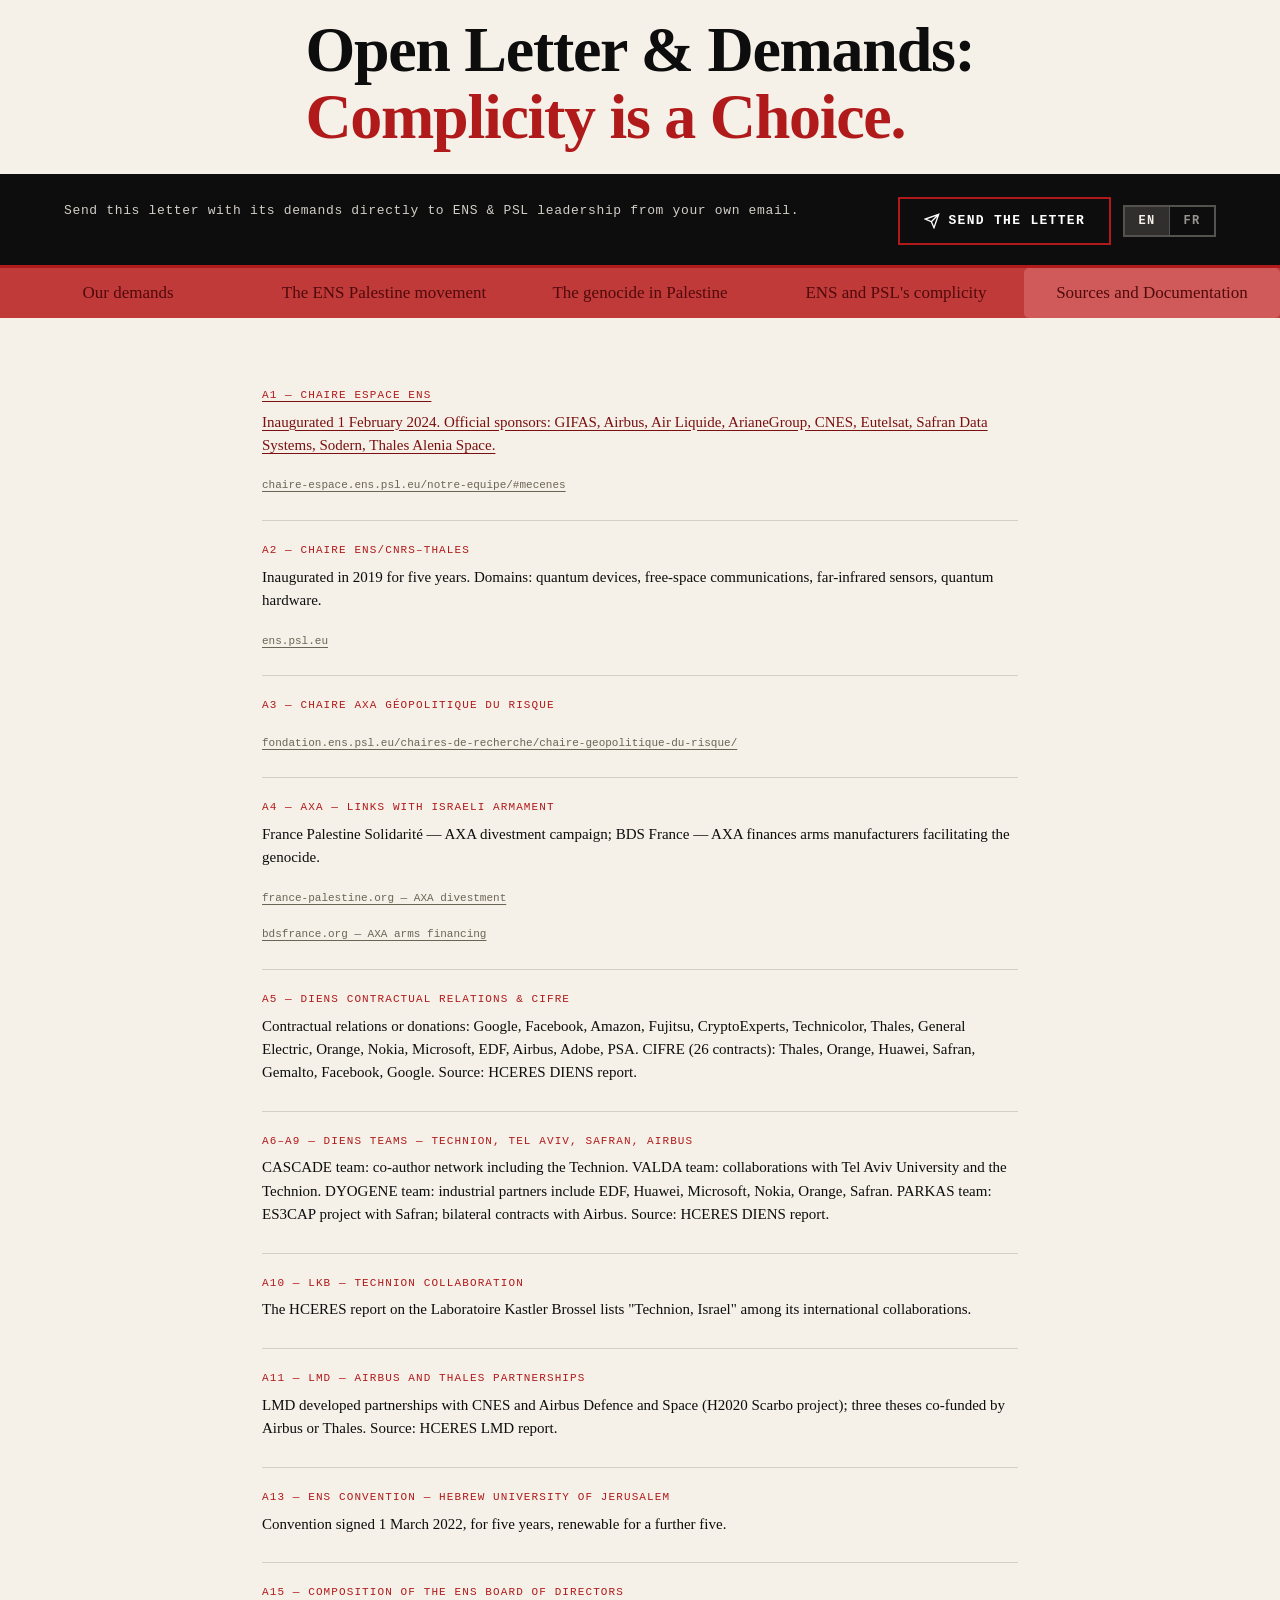
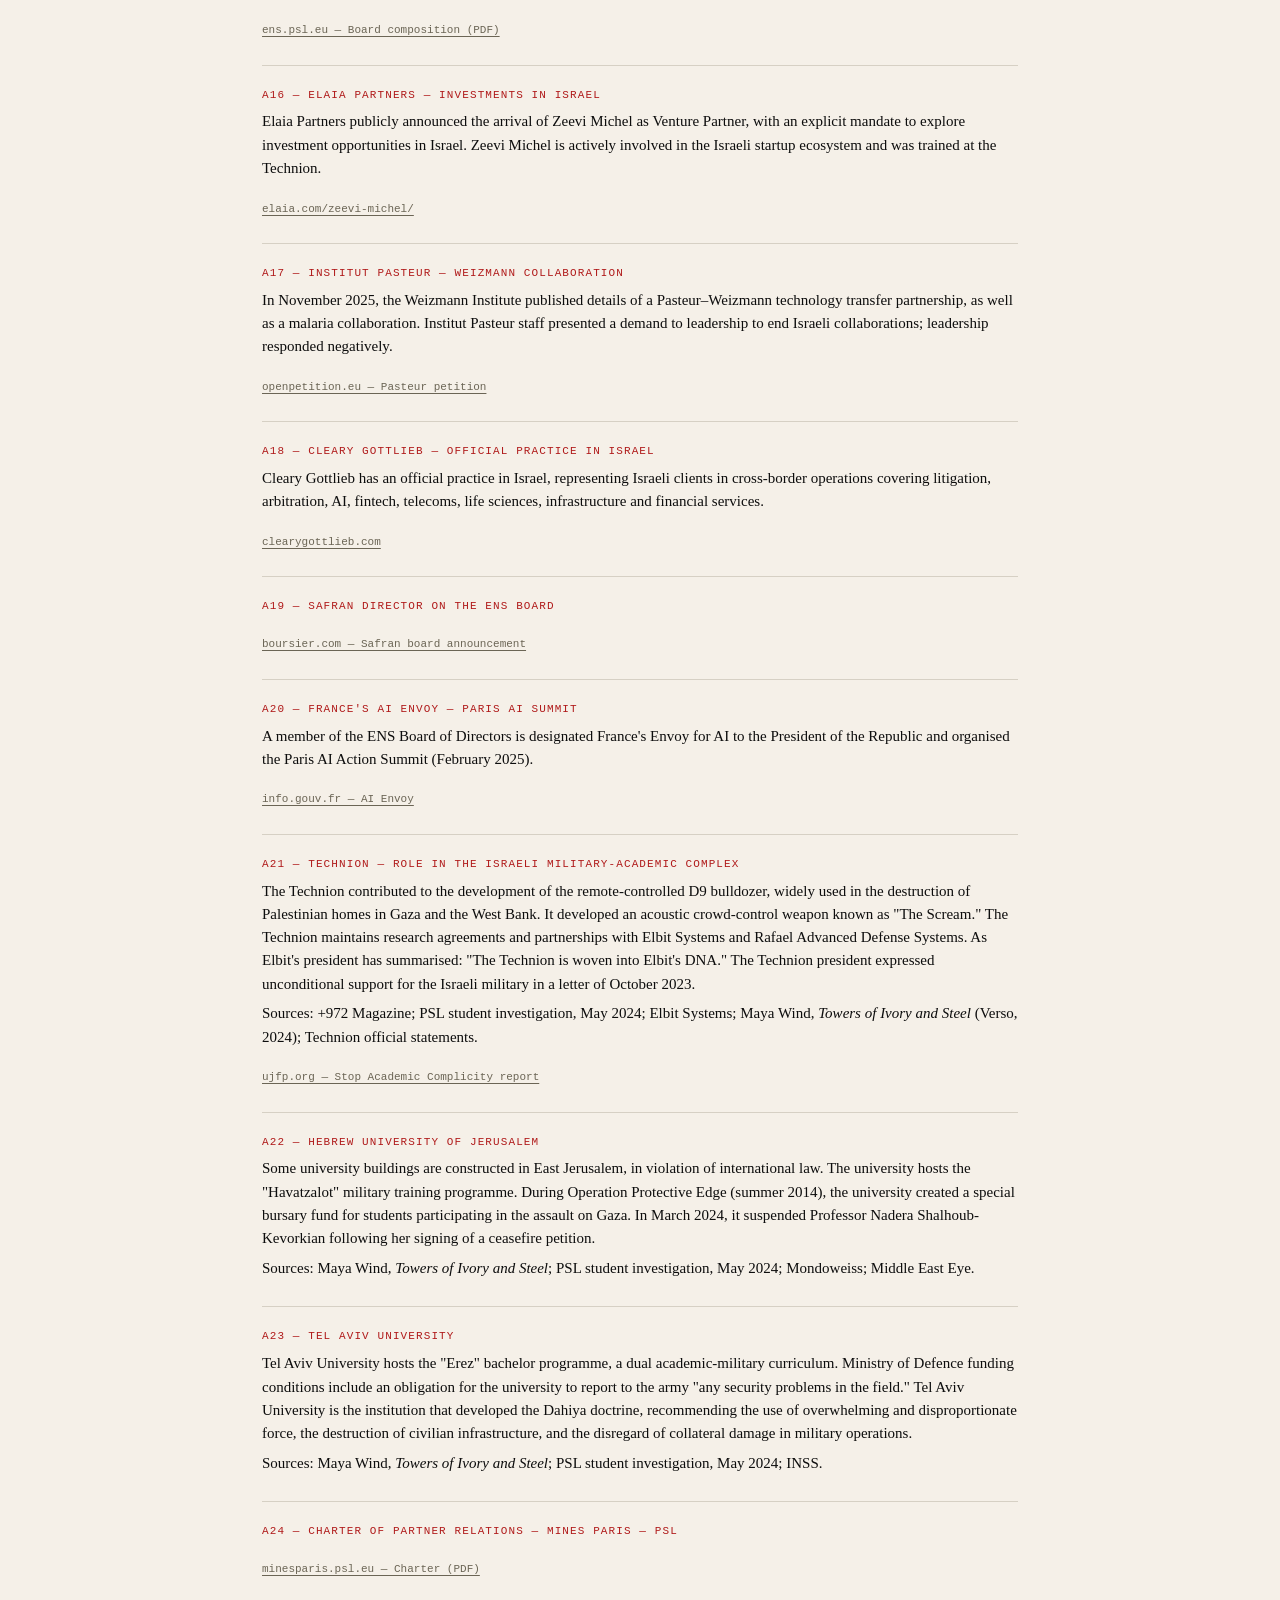
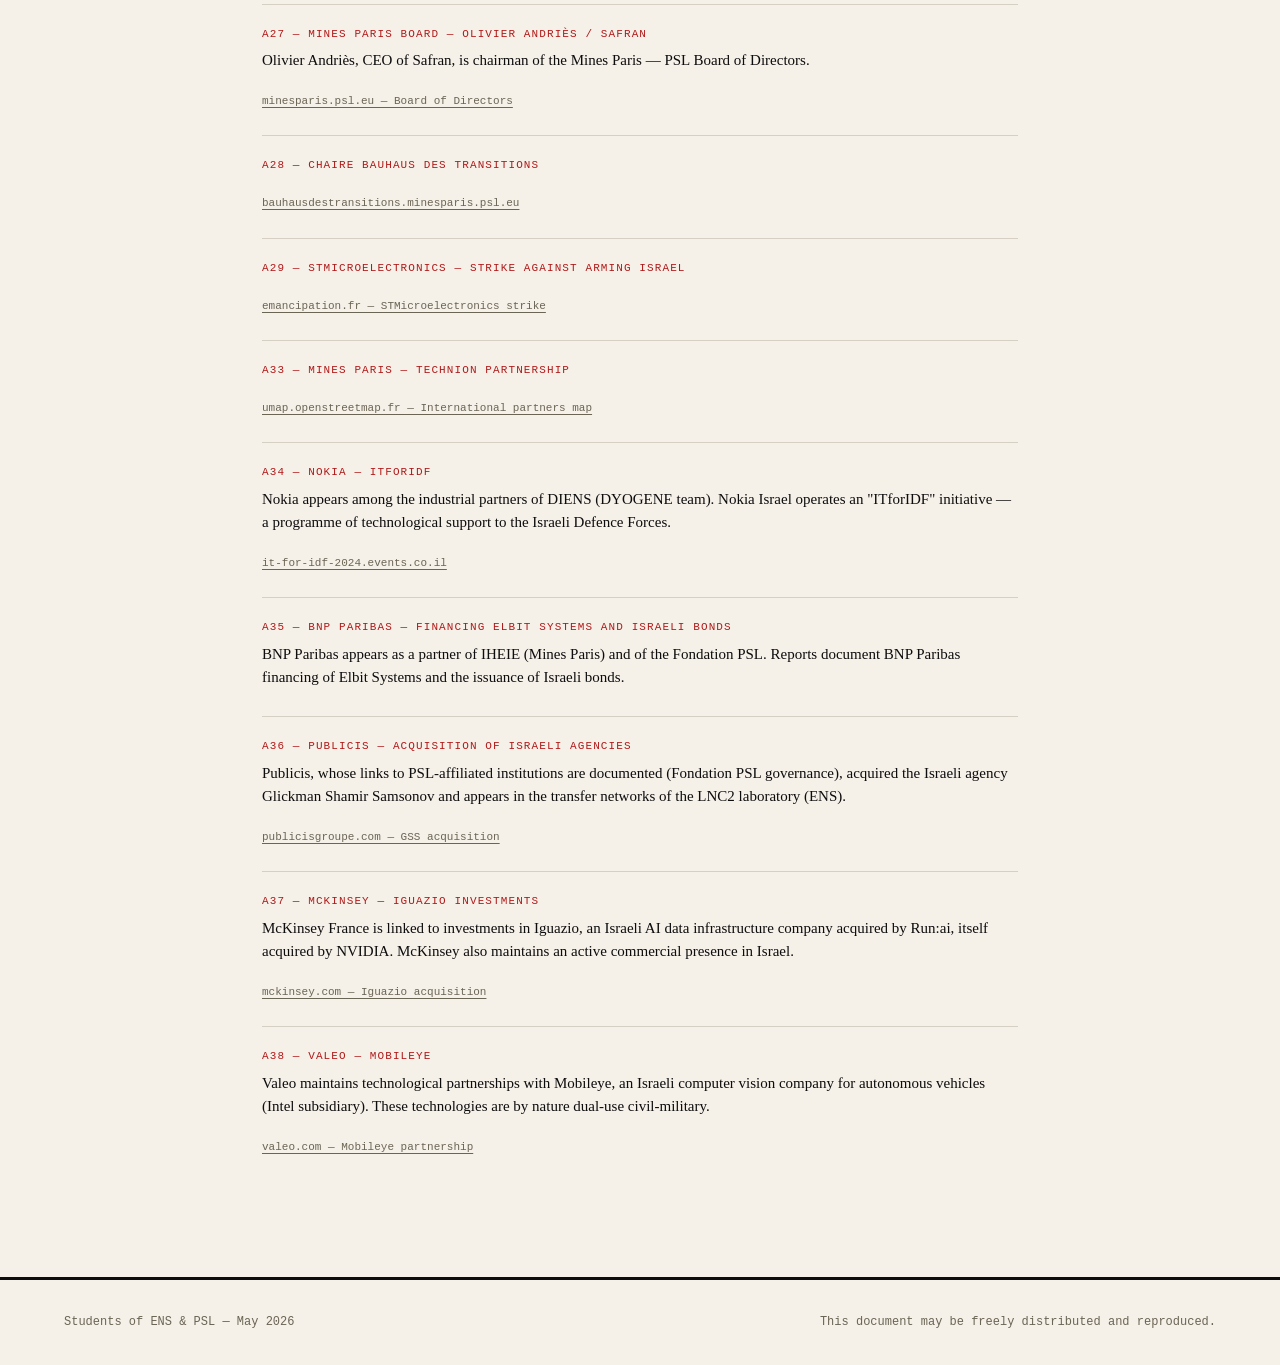
==== doc.html @ 4d15ad1b "Add files via upload" ====
<!DOCTYPE html>
<html lang="en"><head>
<meta http-equiv="content-type" content="text/html; charset=UTF-8">
<meta charset="UTF-8">
<meta name="viewport" content="width=device-width, initial-scale=1.0">
<link href="site.css" rel="stylesheet">
<title>ENS / PSL — Open Letter, May 2026</title>
</head>
<body>

<!-- ═══════════════════════════════ HEADER ═══════════════════════════════ -->
<header>
  <h1 class="manifesto-title">
    <span class="t active" data-for="en">Open Letter &amp; Demands:<br><em>Complicity is a Choice.</em></span>
    <span class="t" data-for="fr">Lettre Ouverte &amp; Revendications :<br><em>La complicité est un choix.</em></span>
  </h1>
</header>

<!-- ═══════════════════════════════ STICKY ACTION BANNER ════════════════ -->
<div id="whole-banner">
  <div class="action-banner">
    <p>
      <span class="t active" data-for="en">Send this letter with its demands directly to ENS &amp; PSL leadership from your own email.</span>
      <span class="t" data-for="fr">Envoyez cette lettre et ses revendications directement à la direction de l'ENS &amp; de PSL depuis votre propre adresse mail.</span>
    </p>
    <div class="banner-actions" id ="action_itself">
      <a class="send-btn" id="send-letter-btn" href="#" onclick="sendLetter(event)">
        <svg width="16" height="16" fill="none" stroke="currentColor" stroke-width="2" viewBox="0 0 24 24"><path d="M22 2L11 13M22 2L15 22l-4-9-9-4 20-7z"></path></svg>
        <span class="t active" data-for="en">Send the Letter</span>
        <span class="t" data-for="fr">Envoyer la lettre</span>
      </a>
      <div class="lang-switcher">
        <button class="lang-btn active" id="btn-en" onclick="setLang('en')">EN</button>
        <div class="lang-divider"></div>
        <button class="lang-btn" id="btn-fr" onclick="setLang('fr')">FR</button>
      </div>
    </div>
  </div>
<div id="menu-header">
    <p><a href="manifesto.html">
      <span data-lang="en">Our demands</span><span data-lang="fr">Nos révendications</span></a></p>
    <p><a href="the_movement.html"><span data-lang="en">The ENS Palestine movement</span><span data-lang="fr">Le mouvement pro-Palestine de l'ENS</span></a></p>

    <p><a href="palestine.html"><span data-lang="en">The genocide in Palestine</span><span data-lang="fr">Le génocide en Palestine</span></a></p>

    <p><a href="ens_complicity.html"><span data-lang="fr">La complicité de l'ENS et PSL</span><span data-lang="en">ENS and PSL's complicity</span></a></p>

    <p id="selected-page"><a href="doc.html"><span data-lang="fr">Sources et Documentation</span><span data-lang="en">Sources and Documentation</span></p>
  </div>
</div>

<!-- ═══════════════════════════════ MAIN CONTENT ════════════════════════ -->
<main>

<!-- ══════════ ENGLISH VERSION ══════════ -->
<div data-lang="en" class="active">
  <div class="appendix-entry" id="en-a1">
    <div class="appendix-key">A1 — Chaire Espace ENS</div>
    <p>Inaugurated 1 February 2024. Official sponsors: GIFAS, Airbus, Air Liquide, ArianeGroup, CNES, Eutelsat, Safran Data Systems, Sodern, Thales Alenia Space.</p>
    <a class="appendix-link" href="https://chaire-espace.ens.psl.eu/notre-equipe/#mecenes" target="_blank" rel="noopener">chaire-espace.ens.psl.eu/notre-equipe/#mecenes</a>
  </div>

  <div class="appendix-entry" id="en-a2">
    <div class="appendix-key">A2 — Chaire ENS/CNRS–Thales</div>
    <p>Inaugurated in 2019 for five years. Domains: quantum devices, free-space communications, far-infrared sensors, quantum hardware.</p>
    <a class="appendix-link" href="https://www.ens.psl.eu/" target="_blank" rel="noopener">ens.psl.eu</a>
  </div>

  <div class="appendix-entry" id="en-a3">
    <div class="appendix-key">A3 — Chaire AXA Géopolitique du risque</div>
    <a class="appendix-link" href="https://fondation.ens.psl.eu/chaires-de-recherche/chaire-geopolitique-du-risque/" target="_blank" rel="noopener">fondation.ens.psl.eu/chaires-de-recherche/chaire-geopolitique-du-risque/</a>
  </div>

  <div class="appendix-entry" id="en-a4">
    <div class="appendix-key">A4 — AXA — Links with Israeli Armament</div>
    <p>France Palestine Solidarité — AXA divestment campaign; BDS France — AXA finances arms manufacturers facilitating the genocide.</p>
    <a class="appendix-link" href="https://www.france-palestine.org/Les-militant-es-obligent-AXA-a-se-desinvestir-de-TOUTES-les-banques-49882" target="_blank" rel="noopener">france-palestine.org — AXA divestment</a><br>
    <a class="appendix-link" href="https://www.bdsfrance.org/axa-finance-des-fabricants-darmes-qui-facilitent-le-genocide-israelien-de-gaza/" target="_blank" rel="noopener">bdsfrance.org — AXA arms financing</a>
  </div>

  <div class="appendix-entry" id="en-a5">
    <div class="appendix-key">A5 — DIENS Contractual Relations &amp; CIFRE</div>
    <p>Contractual relations or donations: Google, Facebook, Amazon, Fujitsu, CryptoExperts, Technicolor, Thales, General Electric, Orange, Nokia, Microsoft, EDF, Airbus, Adobe, PSA. CIFRE (26 contracts): Thales, Orange, Huawei, Safran, Gemalto, Facebook, Google. Source: HCERES DIENS report.</p>
  </div>

  <div class="appendix-entry" id="en-a6">
    <div class="appendix-key">A6–A9 — DIENS Teams — Technion, Tel Aviv, Safran, Airbus</div>
    <p>CASCADE team: co-author network including the Technion. VALDA team: collaborations with Tel Aviv University and the Technion. DYOGENE team: industrial partners include EDF, Huawei, Microsoft, Nokia, Orange, Safran. PARKAS team: ES3CAP project with Safran; bilateral contracts with Airbus. Source: HCERES DIENS report.</p>
  </div>

  <div class="appendix-entry" id="en-a10">
    <div class="appendix-key">A10 — LKB — Technion Collaboration</div>
    <p>The HCERES report on the Laboratoire Kastler Brossel lists "Technion, Israel" among its international collaborations.</p>
  </div>

  <div class="appendix-entry" id="en-a11">
    <div class="appendix-key">A11 — LMD — Airbus and Thales Partnerships</div>
    <p>LMD developed partnerships with CNES and Airbus Defence and Space (H2020 Scarbo project); three theses co-funded by Airbus or Thales. Source: HCERES LMD report.</p>
  </div>

  <div class="appendix-entry" id="en-a13">
    <div class="appendix-key">A13 — ENS Convention — Hebrew University of Jerusalem</div>
    <p>Convention signed 1 March 2022, for five years, renewable for a further five.</p>
  </div>

  <!--<div class="appendix-entry" id="en-a14">
    <div class="appendix-key">A14 — ENS Convention — École biblique et archéologique de Jérusalem</div>
    <p>Convention for five years, renewable for a further five (date of signature not confirmed).</p>
  </div>-->

  <div class="appendix-entry" id="en-a15">
    <div class="appendix-key">A15 — Composition of the ENS Board of Directors</div>
    <a class="appendix-link" href="https://www.ens.psl.eu/sites/default/files/composition_ca_ens-psl_0_9.pdf" target="_blank" rel="noopener">ens.psl.eu — Board composition (PDF)</a>
  </div>

  <div class="appendix-entry" id="en-a16">
    <div class="appendix-key">A16 — Elaia Partners — Investments in Israel</div>
    <p>Elaia Partners publicly announced the arrival of Zeevi Michel as Venture Partner, with an explicit mandate to explore investment opportunities in Israel. Zeevi Michel is actively involved in the Israeli startup ecosystem and was trained at the Technion.</p>
    <a class="appendix-link" href="https://www.elaia.com/zeevi-michel/" target="_blank" rel="noopener">elaia.com/zeevi-michel/</a>
  </div>

  <div class="appendix-entry" id="en-a17">
    <div class="appendix-key">A17 — Institut Pasteur — Weizmann Collaboration</div>
    <p>In November 2025, the Weizmann Institute published details of a Pasteur–Weizmann technology transfer partnership, as well as a malaria collaboration. Institut Pasteur staff presented a demand to leadership to end Israeli collaborations; leadership responded negatively.</p>
    <a class="appendix-link" href="https://www.openpetition.eu/fr/petition/online/demandons-larret-des-collaborations-de-linstitut-pasteur-avec-israel-stop-complicite" target="_blank" rel="noopener">openpetition.eu — Pasteur petition</a>
  </div>

  <div class="appendix-entry" id="en-a18">
    <div class="appendix-key">A18 — Cleary Gottlieb — Official Practice in Israel</div>
    <p>Cleary Gottlieb has an official practice in Israel, representing Israeli clients in cross-border operations covering litigation, arbitration, AI, fintech, telecoms, life sciences, infrastructure and financial services.</p>
    <a class="appendix-link" href="https://www.clearygottlieb.com/" target="_blank" rel="noopener">clearygottlieb.com</a>
  </div>

  <div class="appendix-entry" id="en-a19">
    <div class="appendix-key">A19 — Safran Director on the ENS Board</div>
    <a class="appendix-link" href="https://www.boursier.com/actions/actualites/news/safran-du-nouveau-au-conseil-d-administration-978601.html" target="_blank" rel="noopener">boursier.com — Safran board announcement</a>
  </div>

  <div class="appendix-entry" id="en-a20">
    <div class="appendix-key">A20 — France's AI Envoy — Paris AI Summit</div>
    <p>A member of the ENS Board of Directors is designated France's Envoy for AI to the President of the Republic and organised the Paris AI Action Summit (February 2025).</p>
    <a class="appendix-link" href="https://www.info.gouv.fr/upload/media/content/0001/12/e5adefed4faf7f361f647334541a3608722e3502.pdf" target="_blank" rel="noopener">info.gouv.fr — AI Envoy</a>
  </div>

  <div class="appendix-entry" id="en-a21">
    <div class="appendix-key">A21 — Technion — Role in the Israeli Military-Academic Complex</div>
    <p>The Technion contributed to the development of the remote-controlled D9 bulldozer, widely used in the destruction of Palestinian homes in Gaza and the West Bank. It developed an acoustic crowd-control weapon known as "The Scream." The Technion maintains research agreements and partnerships with Elbit Systems and Rafael Advanced Defense Systems. As Elbit's president has summarised: "The Technion is woven into Elbit's DNA." The Technion president expressed unconditional support for the Israeli military in a letter of October 2023.</p>
    <p>Sources: +972 Magazine; PSL student investigation, May 2024; Elbit Systems; Maya Wind, <em>Towers of Ivory and Steel</em> (Verso, 2024); Technion official statements.</p>
    <a class="appendix-link" href="https://ujfp.org/wp-content/uploads/2025/12/Rapport-Stop-Academic-Complicity-dec-2025-2.pdf" target="_blank" rel="noopener">ujfp.org — Stop Academic Complicity report</a>
  </div>

  <div class="appendix-entry" id="en-a22">
    <div class="appendix-key">A22 — Hebrew University of Jerusalem</div>
    <p>Some university buildings are constructed in East Jerusalem, in violation of international law. The university hosts the "Havatzalot" military training programme. During Operation Protective Edge (summer 2014), the university created a special bursary fund for students participating in the assault on Gaza. In March 2024, it suspended Professor Nadera Shalhoub-Kevorkian following her signing of a ceasefire petition.</p>
    <p>Sources: Maya Wind, <em>Towers of Ivory and Steel</em>; PSL student investigation, May 2024; Mondoweiss; Middle East Eye.</p>
  </div>

  <div class="appendix-entry" id="en-a23">
    <div class="appendix-key">A23 — Tel Aviv University</div>
    <p>Tel Aviv University hosts the "Erez" bachelor programme, a dual academic-military curriculum. Ministry of Defence funding conditions include an obligation for the university to report to the army "any security problems in the field." Tel Aviv University is the institution that developed the Dahiya doctrine, recommending the use of overwhelming and disproportionate force, the destruction of civilian infrastructure, and the disregard of collateral damage in military operations.</p>
    <p>Sources: Maya Wind, <em>Towers of Ivory and Steel</em>; PSL student investigation, May 2024; INSS.</p>
  </div>

  <div class="appendix-entry" id="en-a24">
    <div class="appendix-key">A24 — Charter of Partner Relations — Mines Paris — PSL</div>
    <a class="appendix-link" href="https://www.minesparis.psl.eu/wp-content/uploads/2025/04/Charte-des-relations-partenaires-VDEF-chartee.pdf" target="_blank" rel="noopener">minesparis.psl.eu — Charter (PDF)</a>
  </div>

  <div class="appendix-entry" id="en-a27">
    <div class="appendix-key">A27 — Mines Paris Board — Olivier Andriès / Safran</div>
    <p>Olivier Andriès, CEO of Safran, is chairman of the Mines Paris — PSL Board of Directors.</p>
    <a class="appendix-link" href="https://www.minesparis.psl.eu/en/mines-paris-psl/governance/the-board-of-directors/" target="_blank" rel="noopener">minesparis.psl.eu — Board of Directors</a>
  </div>

  <div class="appendix-entry" id="en-a28">
    <div class="appendix-key">A28 — Chaire Bauhaus des Transitions</div>
    <a class="appendix-link" href="https://bauhausdestransitions.minesparis.psl.eu/en/about/" target="_blank" rel="noopener">bauhausdestransitions.minesparis.psl.eu</a>
  </div>

  <div class="appendix-entry" id="en-a29">
    <div class="appendix-key">A29 — STMicroelectronics — Strike Against Arming Israel</div>
    <a class="appendix-link" href="https://emancipation.fr/2025/04/14/greve-a-stmicroelectronics-travailleur%C2%B7ses-et-militant%C2%B7es-uni-e-s-contrelarmement-disrael/" target="_blank" rel="noopener">emancipation.fr — STMicroelectronics strike</a>
  </div>

  <div class="appendix-entry" id="en-a33">
    <div class="appendix-key">A33 — Mines Paris — Technion Partnership</div>
    <a class="appendix-link" href="https://umap.openstreetmap.fr/fr/map/cartographie-de-nos-partenaires-internationaux_334264#7/32.320/33.970" target="_blank" rel="noopener">umap.openstreetmap.fr — International partners map</a>
  </div>

  <div class="appendix-entry" id="en-a34">
    <div class="appendix-key">A34 — Nokia — ITforIDF</div>
    <p>Nokia appears among the industrial partners of DIENS (DYOGENE team). Nokia Israel operates an "ITforIDF" initiative — a programme of technological support to the Israeli Defence Forces.</p>
    <a class="appendix-link" href="https://it-for-idf-2024.events.co.il/home" target="_blank" rel="noopener">it-for-idf-2024.events.co.il</a>
  </div>

  <div class="appendix-entry" id="en-a35">
    <div class="appendix-key">A35 — BNP Paribas — Financing Elbit Systems and Israeli Bonds</div>
    <p>BNP Paribas appears as a partner of IHEIE (Mines Paris) and of the Fondation PSL. Reports document BNP Paribas financing of Elbit Systems and the issuance of Israeli bonds.</p>
  </div>

  <div class="appendix-entry" id="en-a36">
    <div class="appendix-key">A36 — Publicis — Acquisition of Israeli Agencies</div>
    <p>Publicis, whose links to PSL-affiliated institutions are documented (Fondation PSL governance), acquired the Israeli agency Glickman Shamir Samsonov and appears in the transfer networks of the LNC2 laboratory (ENS).</p>
    <a class="appendix-link" href="https://www.publicisgroupe.com/sites/default/files/pressrelease/20151124_PG_GSS_241115_Final.pdf" target="_blank" rel="noopener">publicisgroupe.com — GSS acquisition</a>
  </div>

  <div class="appendix-entry" id="en-a37">
    <div class="appendix-key">A37 — McKinsey — Iguazio Investments</div>
    <p>McKinsey France is linked to investments in Iguazio, an Israeli AI data infrastructure company acquired by Run:ai, itself acquired by NVIDIA. McKinsey also maintains an active commercial presence in Israel.</p>
    <a class="appendix-link" href="https://www.mckinsey.com/about-us/new-at-mckinsey-blog/mckinsey-acquires-iguazio-a-leader-in-ai-and-machine-learning-technology" target="_blank" rel="noopener">mckinsey.com — Iguazio acquisition</a>
  </div>

  <div class="appendix-entry" id="en-a38">
    <div class="appendix-key">A38 — Valeo — Mobileye</div>
    <p>Valeo maintains technological partnerships with Mobileye, an Israeli computer vision company for autonomous vehicles (Intel subsidiary). These technologies are by nature dual-use civil-military.</p>
    <a class="appendix-link" href="https://www.valeo.com/en/volkswagen-group-cooperates-with-valeo-and-mobileye-to-enhance-driver-assistance-in-future-mqb-vehicles/" target="_blank" rel="noopener">valeo.com — Mobileye partnership</a>
  </div>

</div><!-- /data-lang="en" -->

<!-- ══════════ FRENCH VERSION ══════════ -->
<div data-lang="fr">
  <div class="appendix-entry" id="fr-a1">
    <div class="appendix-key">A1 — Chaire Espace ENS — Mécènes</div>
    <p>Inaugurée le 1er février 2024. Sponsors officiels : GIFAS, Airbus, Air Liquide, ArianeGroup, CNES, Eutelsat, Safran Data Systems, Sodern, Thales Alenia Space.</p>
    <a class="appendix-link" href="https://chaire-espace.ens.psl.eu/notre-equipe/#mecenes" target="_blank" rel="noopener">chaire-espace.ens.psl.eu/notre-equipe/#mecenes</a>
  </div>

  <div class="appendix-entry" id="fr-a2">
    <div class="appendix-key">A2 — Chaire ENS/CNRS–Thales</div>
    <p>Inaugurée en 2019 pour cinq ans. Domaines : dispositifs quantiques, communications en espace libre, capteurs infrarouges lointains, matériel quantique.</p>
    <a class="appendix-link" href="https://www.ens.psl.eu/" target="_blank" rel="noopener">ens.psl.eu</a>
  </div>

  <div class="appendix-entry" id="fr-a3">
    <div class="appendix-key">A3 — Chaire AXA Géopolitique du risque</div>
    <a class="appendix-link" href="https://fondation.ens.psl.eu/chaires-de-recherche/chaire-geopolitique-du-risque/" target="_blank" rel="noopener">fondation.ens.psl.eu/chaires-de-recherche/chaire-geopolitique-du-risque/</a>
  </div>

  <div class="appendix-entry" id="fr-a4">
    <div class="appendix-key">A4 — AXA — Liens avec l'armement israélien</div>
    <a class="appendix-link" href="https://www.france-palestine.org/Les-militant-es-obligent-AXA-a-se-desinvestir-de-TOUTES-les-banques-49882" target="_blank" rel="noopener">france-palestine.org — campagne de désinvestissement AXA</a><br>
    <a class="appendix-link" href="https://www.bdsfrance.org/axa-finance-des-fabricants-darmes-qui-facilitent-le-genocide-israelien-de-gaza/" target="_blank" rel="noopener">bdsfrance.org — AXA finance des fabricants d'armes</a>
  </div>

  <div class="appendix-entry" id="fr-a5">
    <div class="appendix-key">A5 — DIENS — Relations contractuelles et CIFRE (HCERES)</div>
    <p>Relations contractuelles ou dons : Google, Facebook, Amazon, Fujitsu, CryptoExperts, Technicolor, Thales, General Electric, Orange, Nokia, Microsoft, EDF, Airbus, Adobe, PSA. CIFRE (26 contrats) : Thales, Orange, Huawei, Safran, Gemalto, Facebook, Google. Source : rapport HCERES DIENS.</p>
  </div>

  <div class="appendix-entry" id="fr-a6">
    <div class="appendix-key">A6–A9 — Équipes DIENS — Technion, Tel Aviv, Safran, Airbus</div>
    <p>Équipe CASCADE : réseau de co-auteur·e·s incluant le Technion. Équipe VALDA : collaborations avec l'Université de Tel Aviv et le Technion. Équipe DYOGENE : partenaires industriels incluant EDF, Huawei, Microsoft, Nokia, Orange, Safran. Équipe PARKAS : projet ES3CAP avec Safran ; contrats bilatéraux avec Airbus. Source : rapport HCERES DIENS.</p>
  </div>

  <div class="appendix-entry" id="fr-a10">
    <div class="appendix-key">A10 — LKB — Collaboration Technion</div>
    <p>Le rapport HCERES du Laboratoire Kastler Brossel liste « Technion, Israël » parmi ses collaborations internationales.</p>
  </div>

  <div class="appendix-entry" id="fr-a11">
    <div class="appendix-key">A11 — LMD — Partenariats Airbus et Thales</div>
    <p>Le LMD a développé des partenariats avec le CNES et Airbus Defence and Space (projet H2020 Scarbo) ; trois thèses cofinancées par Airbus ou Thales. Source : rapport HCERES LMD.</p>
  </div>

  <div class="appendix-entry" id="fr-a13">
    <div class="appendix-key">A13 — Convention ENS — Université hébraïque de Jérusalem</div>
    <p>Convention signée le 1er mars 2022, pour cinq ans, renouvelable pour cinq années supplémentaires.</p>
  </div>

  <!--<div class="appendix-entry" id="fr-a14">
    <div class="appendix-key">A14 — Convention ENS — École biblique et archéologique de Jérusalem</div>
    <p>Convention pour cinq ans, renouvelable pour cinq années supplémentaires (date de signature non confirmée).</p>
  </div>-->

  <div class="appendix-entry" id="fr-a15">
    <div class="appendix-key">A15 — Composition du Conseil d'administration de l'ENS</div>
    <a class="appendix-link" href="https://www.ens.psl.eu/sites/default/files/composition_ca_ens-psl_0_9.pdf" target="_blank" rel="noopener">ens.psl.eu — Composition du CA (PDF)</a>
  </div>

  <div class="appendix-entry" id="fr-a16">
    <div class="appendix-key">A16 — Elaia Partners — Investissements en Israël</div>
    <p>Elaia Partners a publiquement annoncé l'arrivée de Zeevi Michel comme Venture Partner, avec un mandat explicite d'explorer les opportunités d'investissement en Israël. Zeevi Michel est activement impliqué dans l'écosystème de startups israélien et a été formé au Technion.</p>
    <a class="appendix-link" href="https://www.elaia.com/zeevi-michel/" target="_blank" rel="noopener">elaia.com/zeevi-michel/</a>
  </div>

  <div class="appendix-entry" id="fr-a17">
    <div class="appendix-key">A17 — Institut Pasteur — Collaboration Weizmann</div>
    <p>En novembre 2025, l'Institut Weizmann a publié un article sur un partenariat de transfert de technologie Pasteur–Weizmann. Le personnel de l'Institut Pasteur a présenté une demande à la direction pour mettre fin aux collaborations israéliennes ; la direction a répondu négativement.</p>
    <a class="appendix-link" href="https://www.openpetition.eu/fr/petition/online/demandons-larret-des-collaborations-de-linstitut-pasteur-avec-israel-stop-complicite" target="_blank" rel="noopener">openpetition.eu — Pétition Institut Pasteur</a>
  </div>

  <div class="appendix-entry" id="fr-a18">
    <div class="appendix-key">A18 — Cleary Gottlieb — Practice officielle en Israël</div>
    <p>Cleary Gottlieb dispose d'une practice officielle en Israël, représentant des clients israéliens dans des opérations transfrontalières couvrant le contentieux, l'arbitrage, l'IA, la fintech, les télécoms, les sciences du vivant, l'infrastructure et les services financiers.</p>
    <a class="appendix-link" href="https://www.clearygottlieb.com/" target="_blank" rel="noopener">clearygottlieb.com</a>
  </div>

  <div class="appendix-entry" id="fr-a19">
    <div class="appendix-key">A19 — Administrateur·trice Safran au sein du Conseil ENS</div>
    <a class="appendix-link" href="https://www.boursier.com/actions/actualites/news/safran-du-nouveau-au-conseil-d-administration-978601.html" target="_blank" rel="noopener">boursier.com — Conseil d'administration Safran</a>
  </div>

  <div class="appendix-entry" id="fr-a20">
    <div class="appendix-key">A20 — Envoyé·e de la France pour l'IA — Sommet de Paris</div>
    <p>Un·e membre du Conseil d'administration de l'ENS est désigné·e Envoyé·e de la France pour l'IA auprès du Président de la République et a organisé le Sommet pour l'action sur l'IA (Paris, février 2025).</p>
    <a class="appendix-link" href="https://www.info.gouv.fr/upload/media/content/0001/12/e5adefed4faf7f361f647334541a3608722e3502.pdf" target="_blank" rel="noopener">info.gouv.fr — Envoyé·e IA</a>
  </div>

  <div class="appendix-entry" id="fr-a21">
    <div class="appendix-key">A21 — Technion — Rôle dans le complexe militaro-académique israélien</div>
    <p>Le Technion a contribué au développement du bulldozer télécommandé D9, largement utilisé dans la destruction des maisons palestiniennes à Gaza et en Cisjordanie. Il a développé une arme acoustique de contrôle des foules connue sous le nom de « The Scream ». Le Technion entretient des accords de recherche et des partenariats avec Elbit Systems et Rafael Advanced Defense Systems. Comme l'a résumé le président d'Elbit : « The Technion is woven into Elbit's DNA. »</p>
    <p>Sources : +972 Magazine ; enquête étudiante PSL, mai 2024 ; Elbit Systems ; Maya Wind, <em>Towers of Ivory and Steel</em> (Verso, 2024) ; déclarations officielles du Technion.</p>
    <a class="appendix-link" href="https://ujfp.org/wp-content/uploads/2025/12/Rapport-Stop-Academic-Complicity-dec-2025-2.pdf" target="_blank" rel="noopener">ujfp.org — Rapport Stop Academic Complicity</a>
  </div>

  <div class="appendix-entry" id="fr-a22">
    <div class="appendix-key">A22 — Université hébraïque de Jérusalem</div>
    <p>Certains bâtiments de l'université sont construits à Jérusalem-Est, en violation du droit international. L'université accueille le programme de formation militaire « Havatzalot ». Lors de l'opération « Barrière protectrice » (été 2014), l'université a créé un fonds spécial de bourses pour les étudiant·e·s participant à l'assaut sur Gaza. En mars 2024, elle a suspendu la professeure Nadera Shalhoub-Kevorkian après qu'elle eut signé une pétition pour un cessez-le-feu.</p>
    <p>Sources : Maya Wind, <em>Towers of Ivory and Steel</em> ; enquête étudiante PSL, mai 2024 ; Mondoweiss ; Middle East Eye.</p>
  </div>

  <div class="appendix-entry" id="fr-a23">
    <div class="appendix-key">A23 — Université de Tel Aviv</div>
    <p>L'Université de Tel Aviv accueille le programme de bachelor « Erez », un cursus bi-académique et militaire. Les conditions de financement du Ministère de la Défense incluent l'obligation pour l'université de signaler à l'armée « tout problème de sécurité sur le terrain ». L'Université de Tel Aviv est l'institution qui a développé la doctrine Dahiya, recommandant le recours à une force écrasante et disproportionnée.</p>
    <p>Sources : Maya Wind, <em>Towers of Ivory and Steel</em> ; enquête étudiante PSL, mai 2024 ; INSS.</p>
  </div>

  <div class="appendix-entry" id="fr-a24">
    <div class="appendix-key">A24 — Charte des relations partenaires — Mines Paris — PSL</div>
    <a class="appendix-link" href="https://www.minesparis.psl.eu/wp-content/uploads/2025/04/Charte-des-relations-partenaires-VDEF-chartee.pdf" target="_blank" rel="noopener">minesparis.psl.eu — Charte (PDF)</a>
  </div>

  <div class="appendix-entry" id="fr-a27">
    <div class="appendix-key">A27 — Conseil d'administration Mines Paris — Olivier Andriès / Safran</div>
    <p>Olivier Andriès, PDG de Safran, est président du Conseil d'administration de Mines Paris — PSL.</p>
    <a class="appendix-link" href="https://www.minesparis.psl.eu/en/mines-paris-psl/governance/the-board-of-directors/" target="_blank" rel="noopener">minesparis.psl.eu — Conseil d'administration</a>
  </div>

  <div class="appendix-entry" id="fr-a28">
    <div class="appendix-key">A28 — Chaire Bauhaus des Transitions — Sponsors</div>
    <a class="appendix-link" href="https://bauhausdestransitions.minesparis.psl.eu/en/about/" target="_blank" rel="noopener">bauhausdestransitions.minesparis.psl.eu</a>
  </div>

  <div class="appendix-entry" id="fr-a29">
    <div class="appendix-key">A29 — STMicroelectronics — Grève contre l'armement d'Israël</div>
    <a class="appendix-link" href="https://emancipation.fr/2025/04/14/greve-a-stmicroelectronics-travailleur%C2%B7ses-et-militant%C2%B7es-uni-e-s-contrelarmement-disrael/" target="_blank" rel="noopener">emancipation.fr — Grève STMicroelectronics</a>
  </div>

  <div class="appendix-entry" id="fr-a33">
    <div class="appendix-key">A33 — Partenariat Mines Paris — Technion</div>
    <a class="appendix-link" href="https://umap.openstreetmap.fr/fr/map/cartographie-de-nos-partenaires-internationaux_334264#7/32.320/33.970" target="_blank" rel="noopener">umap.openstreetmap.fr — Carte des partenaires internationaux</a>
  </div>

  <div class="appendix-entry" id="fr-a34">
    <div class="appendix-key">A34 — Nokia — ITforIDF</div>
    <p>Nokia figure parmi les partenaires industriels du DIENS (équipe DYOGENE). Nokia Israel opère une initiative « ITforIDF » — un programme de soutien technologique aux Forces de défense israéliennes.</p>
    <a class="appendix-link" href="https://it-for-idf-2024.events.co.il/home" target="_blank" rel="noopener">it-for-idf-2024.events.co.il</a>
  </div>

  <div class="appendix-entry" id="fr-a35">
    <div class="appendix-key">A35 — BNP Paribas — Financement d'Elbit Systems et obligations israéliennes</div>
    <p>BNP Paribas figure comme partenaire de l'IHEIE (Mines Paris) et de la Fondation PSL. Des rapports documentent le financement par BNP Paribas d'Elbit Systems et l'émission d'obligations israéliennes.</p>
  </div>

  <div class="appendix-entry" id="fr-a36">
    <div class="appendix-key">A36 — Publicis — Acquisition d'agences israéliennes</div>
    <p>Publicis, dont les liens avec des institutions affiliées à PSL sont documentés (gouvernance de la Fondation PSL), a acquis l'agence israélienne Glickman Shamir Samsonov et figure dans les réseaux de transfert du laboratoire LNC2 (ENS).</p>
    <a class="appendix-link" href="https://www.publicisgroupe.com/sites/default/files/pressrelease/20151124_PG_GSS_241115_Final.pdf" target="_blank" rel="noopener">publicisgroupe.com — Acquisition GSS</a>
  </div>

  <div class="appendix-entry" id="fr-a37">
    <div class="appendix-key">A37 — McKinsey — Investissements Iguazio</div>
    <p>McKinsey France est lié à des investissements dans Iguazio, une entreprise israélienne d'infrastructure de données IA acquise par Run:ai, elle-même rachetée par NVIDIA. McKinsey maintient par ailleurs une présence commerciale active en Israël.</p>
    <a class="appendix-link" href="https://www.mckinsey.com/about-us/new-at-mckinsey-blog/mckinsey-acquires-iguazio-a-leader-in-ai-and-machine-learning-technology" target="_blank" rel="noopener">mckinsey.com — Acquisition Iguazio</a>
  </div>

  <div class="appendix-entry" id="fr-a38">
    <div class="appendix-key">A38 — Valeo — Mobileye</div>
    <p>Valeo entretient des partenariats technologiques avec Mobileye, une entreprise israélienne de vision par ordinateur pour véhicules autonomes (filiale d'Intel). Ces technologies sont par nature à double usage civil-militaire.</p>
    <a class="appendix-link" href="https://www.valeo.com/en/volkswagen-group-cooperates-with-valeo-and-mobileye-to-enhance-driver-assistance-in-future-mqb-vehicles/" target="_blank" rel="noopener">valeo.com — Partenariat Mobileye</a>
  </div>

</div><!-- /data-lang="fr" -->

</main>

<!-- ═══════════════════════════════ FOOTER ════════════════════════════════ -->
<footer>
  <p>
    <span class="t active" data-for="en">Students of ENS &amp; PSL — May 2026</span>
    <span class="t" data-for="fr">Étudiant·e·s de l'ENS &amp; PSL — Mai 2026</span>
  </p>
  <p>
    <span class="t active" data-for="en">This document may be freely distributed and reproduced.</span>
    <span class="t" data-for="fr">Ce document peut être librement diffusé et reproduit.</span>
  </p>
</footer>

<script>
// ── Language state ──────────────────────────────────────────────
let currentLang = 'en';

function setLang(lang) {
  currentLang = lang;

  // Toggle full sections
  document.querySelectorAll('[data-lang]').forEach(el => {
    el.classList.toggle('active', el.dataset.lang === lang);
  });

  // Toggle inline spans
  document.querySelectorAll('.t[data-for]').forEach(el => {
    el.classList.toggle('active', el.dataset.for === lang);
  });

  // Update lang-btn active states
  document.querySelectorAll('.lang-btn').forEach(btn => {
    btn.classList.toggle('active', btn.id === 'btn-' + lang);
  });

  // Update html lang attribute
  document.documentElement.lang = lang;
}

// Init on load
setLang('en');

// ── Send Letter ─────────────────────────────────────────────────
function sendLetter(e) {
  e.preventDefault();

  const to = "frederic.worms@ens.psl.eu";

  if (currentLang === 'fr') {
    const subject = encodeURIComponent("Lettre ouverte & revendications — Étudiant·e·s de l'ENS et de PSL, mai 2026");
    const body = encodeURIComponent(
`À l'intention du Directoire de PSL,
À l'attention du Directeur de l'ENS,

Nous sommes étudiant·e·s de l'ENS et de PSL. Nous vous écrivons dans le contexte du génocide en cours à Gaza, dans lequel nos institutions sont impliquées par leurs partenariats financiers, académiques et institutionnels.

Entre le 7 octobre 2023 et le 6 mai 2026, plus de 72 619 Palestinien·ne·s ont été tué·e·s à Gaza, 172 484 autres blessé·e·s. La famine a été déclarée. Les douze universités de Gaza ont été délibérément détruites. 745 000 étudiant·e·s ont été privés d'enseignement formel. La CIJ a ordonné des mesures conservatoires pour prévenir les actes génocidaires — mesures entièrement ignorées par Israël.

Nos institutions — par leurs chaires de recherche (Chaire Espace, Chaire Thales, Chaire AXA), leurs partenariats de laboratoires (avec le Technion, l'Université de Tel Aviv), et leurs membres de conseil (Safran, Institut Pasteur-Weizmann) — sont matériellement connectées à cette violence.

Nous exigeons donc :

1. La divulgation complète, transparente et publiquement accessible de l'ensemble des partenariats, sponsorships, chaires de recherche, investissements, accords de financement et collaborations institutionnelles de l'ENS et de PSL.

2. Le désinvestissement immédiat et la rupture de tous les liens financiers, académiques et institutionnels avec les entreprises, universités, centres de recherche et organisations complices de l'apartheid israélien, du colonialisme de peuplement, de l'occupation militaire et du génocide en cours à Gaza.

3. La suspension de tous les partenariats, programmes d'échange, accords de recherche conjoints et conventions institutionnelles avec les universités et institutions israéliennes participant à l'appareil militaro-sécuritaire israélien ou le soutenant matériellement.

4. L'exclusion des partenariats de l'ENS et de PSL des entreprises impliquées dans la fabrication d'armes, les technologies militaires, les systèmes de surveillance, le maintien de l'ordre prédictif, la militarisation des frontières ou l'infrastructure logistique permettant des crimes de guerre et des crimes contre l'humanité.

5. Le refus de toute normalisation avec les institutions complices de l'oppression, de la dépossession et de la déshumanisation des Palestinien·ne·s, sous couvert de « neutralité académique », d'« innovation » ou de « coopération internationale ».

6. La fin immédiate de toutes les intimidations, menaces disciplinaires, harcèlements administratifs et pressions psychologiques visant les étudiant·e·s mobilisé·e·s en solidarité avec la Palestine.

7. La garantie du droit des étudiant·e·s à s'organiser politiquement, à manifester, à distribuer des tracts, à tenir des assemblées, à occuper des espaces universitaires et à mener des actions collectives militantes sans répression, censure ou rétorsion institutionnelle.

8. La protection et la préservation des espaces étudiants autonomes, physiques comme symboliques, contre toute tentative de dépolitisation, de neutralisation ou de démantèlement.

9. La reconnaissance publique que les institutions académiques ne sont pas des acteurs politiquement neutres, et que les partenariats avec des industries militaires, des entreprises de surveillance et des institutions complices constituent des choix politiques aux conséquences matérielles.

10. Que l'ENS, en tant qu'institution fondatrice et symboliquement centrale au sein de PSL, utilise son poids institutionnel pour faire pression sur PSL et ses établissements membres afin qu'ils révisent, suspendent et mettent fin aux partenariats complices de violations du droit international et des droits humains des Palestinien·ne·s.

11. La mise en place d'un processus démocratique contraignant impliquant les étudiant·e·s, le personnel et les enseignant·e·s-chercheur·euse·s concernant les futurs partenariats institutionnels, les structures de financement et les collaborations.

Nous attendons une réponse substantielle et directe.

Étudiant·e·s de l'ENS et de PSL
Mai 2026`
    );
    window.location.href = `mailto:${to}?subject=${subject}&body=${body}`;
  } else {
    const subject = encodeURIComponent("Open Letter & Demands — Students of ENS and PSL, May 2026");
    const body = encodeURIComponent(
`To the Directorate of PSL,
To the Director of ENS,

We are students of ENS and PSL. We write to you in the context of the ongoing genocide in Gaza, in which our institutions are implicated through their financial, academic, and institutional partnerships.

Between 7 October 2023 and 6 May 2026, over 72,619 Palestinians have been killed in Gaza, with 172,484 injured. Famine has been declared. All twelve of Gaza's universities have been deliberately destroyed. 745,000 students have been out of formal schooling. The ICJ has ordered provisional measures to prevent genocidal acts — measures that have been ignored entirely by Israel.

Our institutions — through their research chairs (Chaire Espace, Chaire Thales, Chaire AXA), laboratory partnerships (with the Technion, Tel Aviv University), and board memberships (Safran, Institut Pasteur-Weizmann) — are materially connected to this violence.

We therefore demand:

1. Full, transparent and publicly accessible disclosure of all ENS and PSL partnerships, sponsorships, research chairs, investments, funding agreements and institutional collaborations.

2. Immediate divestment from, and termination of, all financial, academic and institutional ties with corporations, universities, research centers and organizations complicit in Israeli apartheid, settler colonialism, military occupation and the ongoing genocide in Gaza.

3. Suspension of all partnerships, exchange programs, joint research agreements and institutional conventions with Israeli universities and institutions participating in or materially supporting the Israeli military-security apparatus and the regime of occupation and apartheid.

4. Exclusion from ENS and PSL partnerships of companies involved in arms manufacturing, military technologies, surveillance systems, predictive policing, border militarization or the logistical infrastructure enabling war crimes and crimes against humanity.

5. Refusal of normalization with institutions complicit in the oppression, dispossession and dehumanization of Palestinians under the guise of "academic neutrality," "innovation," or "international cooperation."

6. Immediate end of all intimidation, disciplinary threats, administrative harassment and psychological pressure targeting students mobilizing in solidarity with Palestine.

7. Guarantee of students' rights to organize politically, protest, leaflet, hold assemblies, occupy university spaces and engage in militant collective action without repression, censorship or institutional retaliation.

8. Protection and preservation of autonomous student spaces, both physical and symbolic, against attempts to depoliticize, neutralize or dismantle them.

9. Public recognition that academic institutions are not politically neutral actors, and that partnerships with military industries, surveillance corporations and complicit institutions constitute political choices with material consequences.

10. That ENS, as a founding and symbolically central institution within PSL, use its institutional weight to pressure PSL and its member schools to review, suspend and terminate partnerships complicit in violations of international law and Palestinian human rights.

11. Establishment of a binding democratic process involving students, staff and faculty concerning future institutional partnerships, funding structures and collaborations.

We await a substantive and direct response.

Students of ENS and PSL
May 2026`
    );
    window.location.href = `mailto:${to}?subject=${subject}&body=${body}`;
  }
}
</script>


</body></html>
---- site.css ----
:root {
    --ink: #0d0d0d;
    --paper: #f5f0e8;
    --red: #b01a1a;
    --red-dark: #7a1010;
    --faint: #d6d0c4;
    --muted: #6b6555;
    --serif: 'IM Fell English', Georgia, serif;
    --display: 'Playfair Display', Georgia, serif;
    --mono: 'IBM Plex Mono', monospace;
  }

  * { box-sizing: border-box; margin: 0; padding: 0; }

  body {
    background: var(--paper);
    color: var(--ink);
    font-family: var(--serif);
    font-size: 1.3em;
    line-height: 1.75;
  }

  /* ── HEADER ── */
  header {
    border-bottom: 3px solid var(--ink);
    padding: 0 4rem 1.5rem;
    display: flex;
    flex-direction: column;
    gap: 0.5rem;
  }

  .footer-top {
    display: flex;
    justify-content: space-between;
    align-items: flex-start;
    flex-wrap: wrap;
    gap: 1rem;
  }

  .institution-line {
    font-family: var(--mono);
    font-size: 12px;
    letter-spacing: 0.15em;
    text-transform: uppercase;
    color: var(--muted);
  }

  .date-line {
    font-family: var(--mono);
    font-size: 12px;
    letter-spacing: 0.1em;
    color: var(--muted);
    text-align: right;
  }

  h1{
    margin: auto;
  }

  h1.manifesto-title {
    font-family: var(--display);
    font-size: clamp(2.2rem, 5vw, 4.5rem);
    font-weight: 900;
    line-height: 1.05;
    letter-spacing: -0.02em;
    margin-top: 1rem;
  }

  h1.manifesto-title em {
    color: var(--red);
    font-style: normal;
  }

  /* ── SEND LETTER BANNER ── */
  .action-banner {
    background: var(--ink);
    color: var(--paper);
    padding: 1.25rem 4rem;
    display: flex;
    align-items: center;
    gap: 2rem;
    flex-wrap: wrap;
    border-bottom: 3px solid var(--red);
  }

  .action-banner p {
    font-family: var(--mono);
    font-size: 13px;
    letter-spacing: 0.05em;
    opacity: 0.85;
    flex: 1;
    min-width: 200px;
  }

  .banner-actions {
    display: flex;
    align-items: center;
    gap: 0.75rem;
    flex-wrap: wrap;
  }

  .send-btn {
    display: inline-flex;
    align-items: center;
    gap: 0.5rem;
   target background: var(--red);
    color: #fff;
    font-family: var(--mono);
    font-size: 13px;
    font-weight: 600;
    letter-spacing: 0.1em;
    text-transform: uppercase;
    text-decoration: none;
    padding: 0.65rem 1.5rem;
    border: 2px solid var(--red);
    cursor: pointer;
    transition: background 0.15s, color 0.15s;
    white-space: nowrap;
  }

  .send-btn:hover {
    background: var(--paper);
    color: var(--red);
    border-color: var(--red);
  }

  .send-btn svg {
    flex-shrink: 0;
  }

  /* ── LANGUAGE SWITCHER ── */
  .lang-switcher {
    display: flex;
    gap: 0;
    border: 2px solid rgba(245,240,232,0.3);
    overflow: hidden;
  }

  .lang-btn {
    background: transparent;
    color: var(--paper);
    font-family: var(--mono);
    font-size: 12px;
    font-weight: 600;
    letter-spacing: 0.1em;
    text-transform: uppercase;
    padding: 0.45rem 0.85rem;
    border: none;
    cursor: pointer;
    transition: background 0.15s, color 0.15s;
    opacity: 0.6;
  }

  .lang-btn.active {
    background: rgba(245,240,232,0.15);
    opacity: 1;
  }

  .lang-btn:hover { opacity: 1; }

  .lang-divider {
    width: 1px;
    background: rgba(245,240,232,0.3);
    align-self: stretch;
  }

  /* ── MAIN LAYOUT ── */
  main {
    max-width: 820px;
    margin: 0 auto;
    padding: 3rem 2rem 6rem;
  }

  /* ── SECTION HEADERS ── */
  .section-header {
    margin: 3.5rem 0 1.5rem;
    padding-bottom: 0.5rem;
    border-bottom: 2px solid var(--ink);
    display: flex;
    align-items: baseline;
    gap: 1rem;
  }

  .section-num {
    font-family: var(--mono);
    font-size: 12px;
    color: var(--red);
    letter-spacing: 0.1em;
    text-transform: uppercase;
    flex-shrink: 0;
  }

  h2.section-title {
    font-family: var(--display);
    font-size: 1.6rem;
    font-weight: 700;
    line-height: 1.2;
  }

  h3.sub-title {
    font-family: var(--display);
    font-size: 1.15rem;
    font-weight: 700;
    margin: 2rem 0 0.75rem;
    color: var(--red-dark);
  }

  /* ── BODY TEXT ── */
  p { margin-bottom: 1.25rem; }

  .lead {
    font-size: 1.1rem;
    line-height: 1.8;
    border-left: 4px solid var(--red);
    padding-left: 1.25rem;
    margin-bottom: 2rem;
  }

  /* ── STATS BAND ── */
  .stats-band {
    background: var(--ink);
    color: var(--paper);
    padding: 2rem;
    margin: 2rem -2rem;
    display: grid;
    grid-template-columns: repeat(auto-fit, minmax(160px, 1fr));
    gap: 1.5rem;
    text-align: center;
  }

  .stat-item strong {
    display: block;
    font-family: var(--display);
    font-size: 2.2rem;
    font-weight: 900;
    color: var(--red);
    line-height: 1;
    margin-bottom: 0.35rem;
  }

  .stat-item span {
    font-family: var(--mono);
    font-size: 11px;
    letter-spacing: 0.1em;
    text-transform: uppercase;
    opacity: 0.75;
  }

  /* ── QUOTE BLOCK ── */
  blockquote {
    border-left: 4px solid var(--red);
    margin: 2rem 0;
    padding: 0.5rem 0 0.5rem 1.5rem;
  }

  blockquote p {
    font-style: italic;
    font-size: 1.1rem;
    line-height: 1.7;
    color: #2a2a2a;
  }

  blockquote cite {
    display: block;
    font-family: var(--mono);
    font-size: 12px;
    font-style: normal;
    color: var(--muted);
    margin-top: 0.5rem;
    letter-spacing: 0.05em;
  }

  /* ── DEMANDS LIST ── */
  .demands-list {
    list-style: none;
    margin: 1.5rem 0;
  }

  .demands-list li {
    display: flex;
    gap: 1rem;
    padding: 1rem 0;
    border-bottom: 0.5px solid var(--faint);
  }

  .demands-list li:last-child { border-bottom: none; }

  .demand-bullet {
    font-family: var(--mono);
    font-size: 12px;
    color: var(--red);
    font-weight: 600;
    letter-spacing: 0.05em;
    flex-shrink: 0;
    padding-top: 2px;
    min-width: 28px;
  }

  .demands-list li p { margin: 0; }

  /* ── LINKS (footnotes & references) ── */
  a {
    color: var(--red-dark);
    text-decoration: underline;
    text-underline-offset: 3px;
  }

  a:hover { color: var(--red); }

  #menu-header a{
    text-decoration: none;
    color: #500a0a;
  }

  sup a {
    font-family: var(--mono);
    font-size: 11px;
    text-decoration: none;
    vertical-align: super;
    color: var(--red);
  }



  /* ── PARTNER / LAB TAGS ── */
  .tag-group {
    display: flex;
    flex-wrap: wrap;
    gap: 0.4rem;
    margin: 0.75rem 0 1.25rem;
  }

  .tag {
    font-family: var(--mono);
    font-size: 11px;
    letter-spacing: 0.05em;
    background: var(--faint);
    color: var(--ink);
    padding: 3px 10px;
    border-radius: 2px;
    white-space: nowrap;
  }

  .tag.red {
    background: #f5dcdc;
    color: var(--red-dark);
  }

  /* ── APPENDIX ── */
  .appendix-entry {
    padding: 1.25rem 0;
    border-bottom: 0.5px solid var(--faint);
  }

  .appendix-entry:last-child { border-bottom: none; }

  .appendix-key {
    font-family: var(--mono);
    font-size: 11px;
    color: var(--red);
    letter-spacing: 0.1em;
    text-transform: uppercase;
    margin-bottom: 0.35rem;
  }

  .appendix-entry p {
    font-size: 15px;
    margin: 0 0 0.4rem;
    line-height: 1.55;
  }

  .appendix-link {
    font-family: var(--mono);
    font-size: 11px;
    word-break: break-all;
    color: var(--muted);
  }

  /* ── FOOTER ── */
  footer {
    border-top: 3px solid var(--ink);
    padding: 2rem 4rem;
    display: flex;
    justify-content: space-between;
    align-items: center;
    flex-wrap: wrap;
    gap: 1rem;
  }

  footer p {
    font-family: var(--mono);
    font-size: 12px;
    color: var(--muted);
    margin: 0;
  }

  /* ── LANGUAGE SECTIONS ── */
  [data-lang] { display: none; }
  [data-lang].active { display: block; }

  /* inline spans that swap within shared elements */
  .t { display: none; }
  .t.active { display: inline; }
  .t-block { display: none; }
  .t-block.active { display: block; }

  @media (max-width: 640px) {
    header, footer { padding: 1.5rem; }
    .action-banner { padding: 1rem 1.5rem; }
    main { padding: 2rem 1.25rem 5rem; }
    .stats-band { margin: 2rem -1.25rem; }
  }

  :target {
  padding-top: 100px;
  margin-top: -100px;
  }

  #menu-header{
    width: 100%;
    background-color: #C03a3a;
    display: flex;
    justify-content: space-around;
    align-items: center;
  }

  #selected-page{
    background-color: #D05a5a;
  }

  #menu-header p{
    margin: 0;
    padding: 10px;
    border-radius: 5px;
    width : 100%;
    font-size: 17px;
    text-align: center;
  }

  #whole-banner{
    top :0;
    position: sticky;
    z-index: 100;
  }

  @media (max-width: 800px) {

    body{
      font-size: 1.1em;
    }
    #menu-header{
      flex-direction: column;
    }
    #menu-header p{
      width: 100%;
      text-align: center;
      border-bottom : 1px solid #800a0a;
    }

    #action_itself{
      position: sticky;
      top: 0;
    }

    .banner-actions{
      overflow: visible;
    }

    #whole-banner{
      position: static;
    }
  }

.image_box{
    display:flex;
    align-items: start;
    justify-content: space-around;
  }
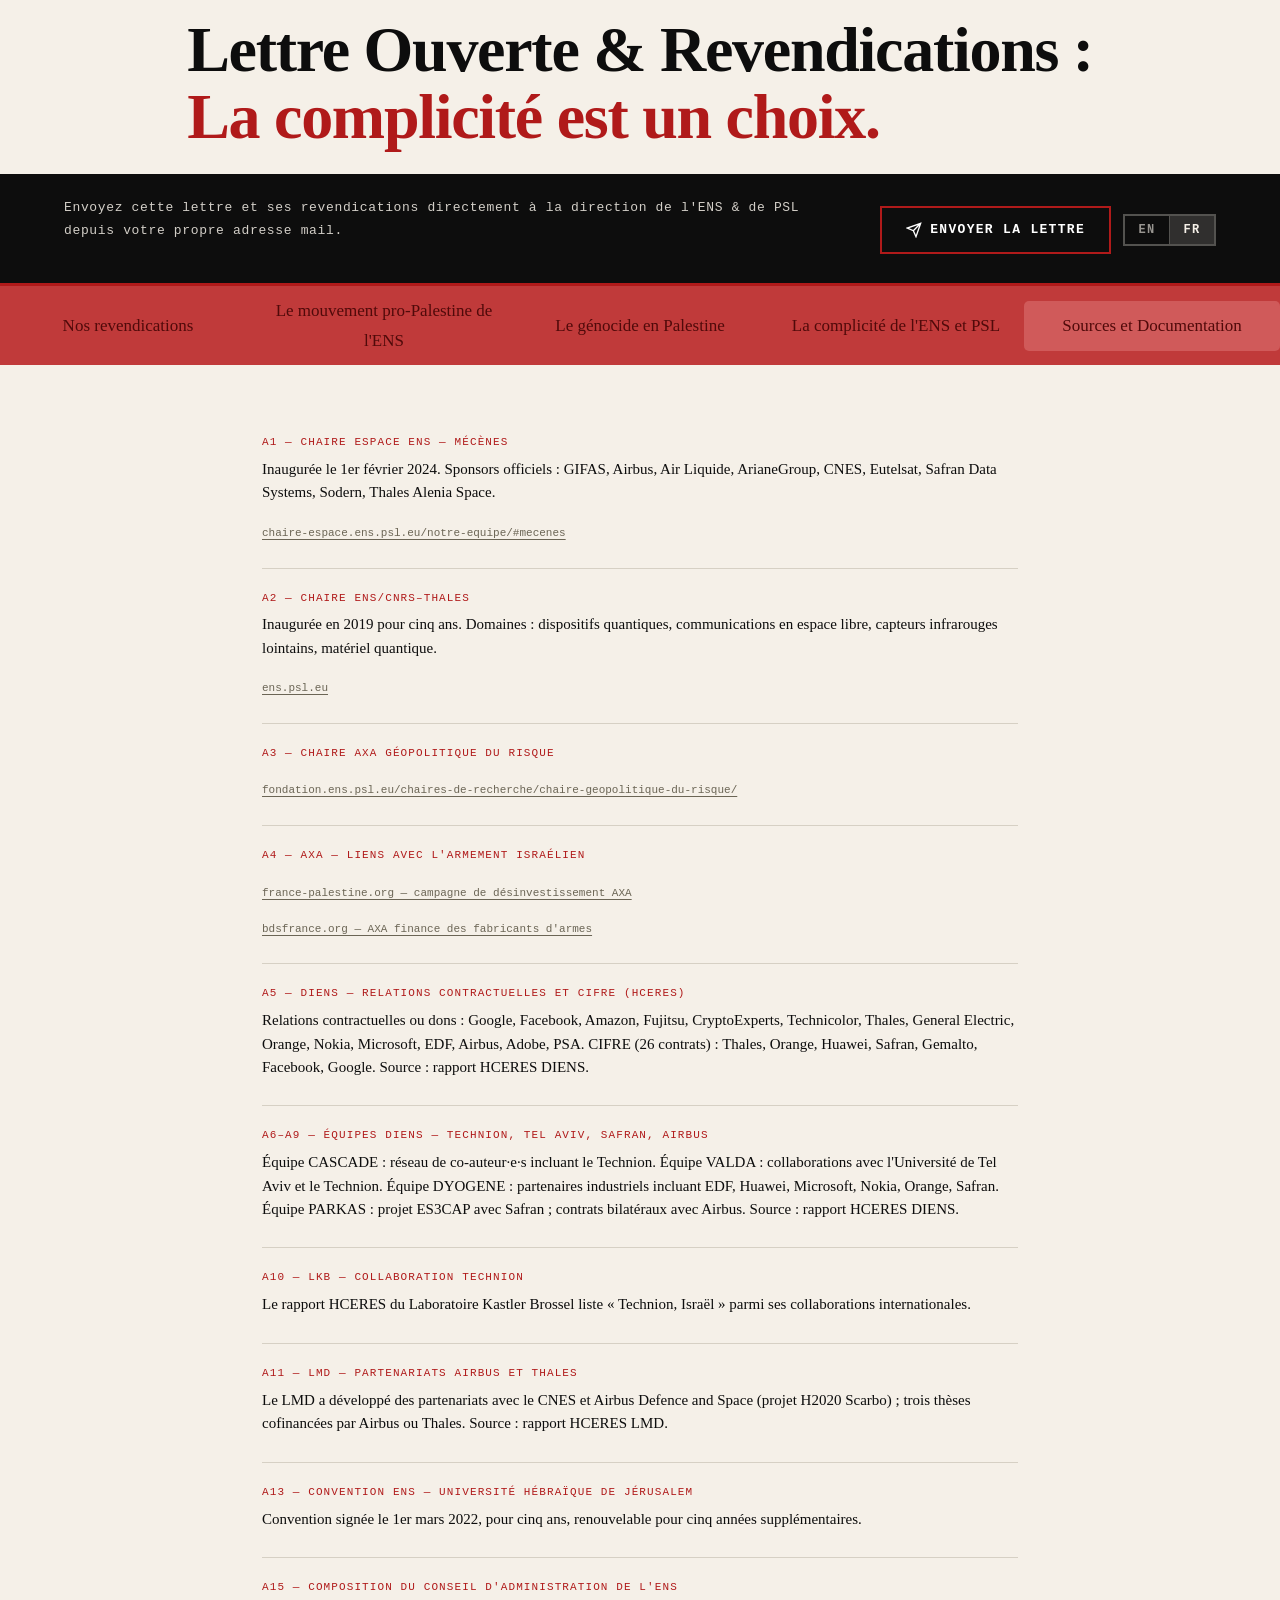
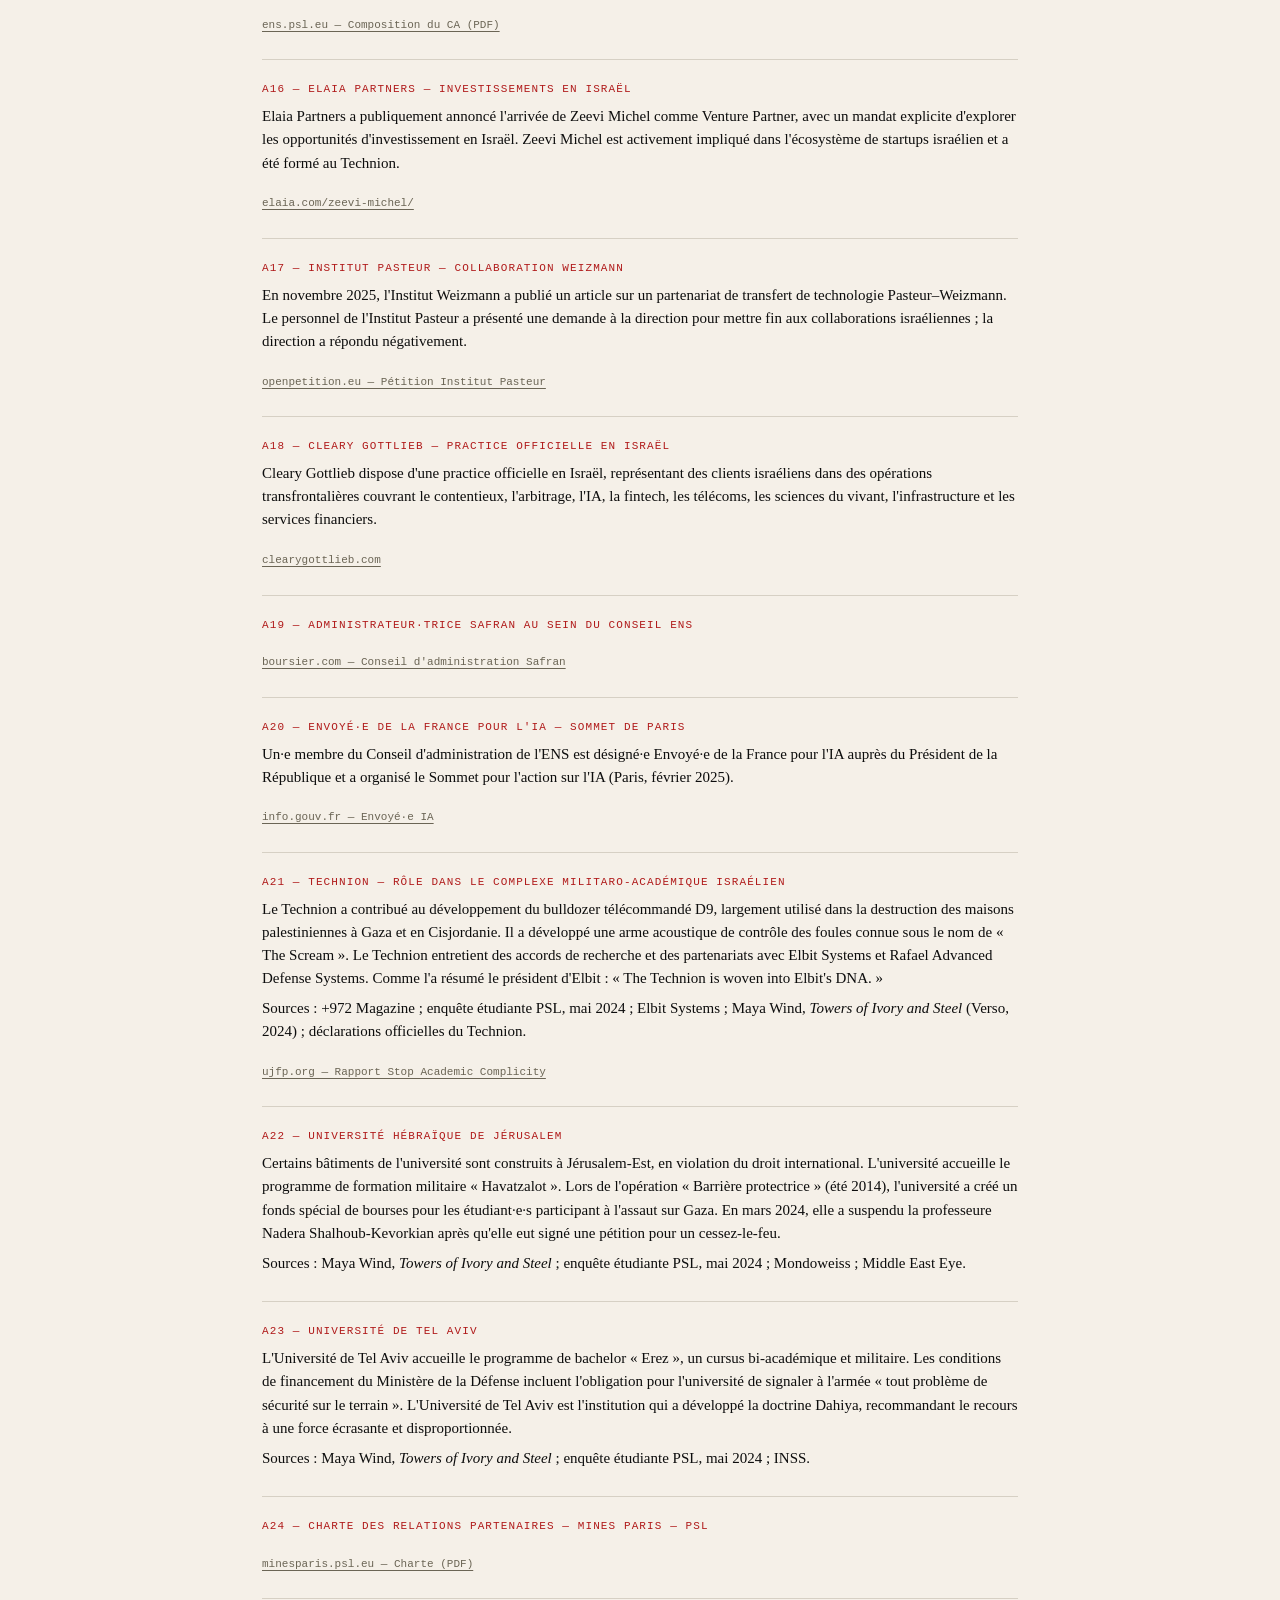
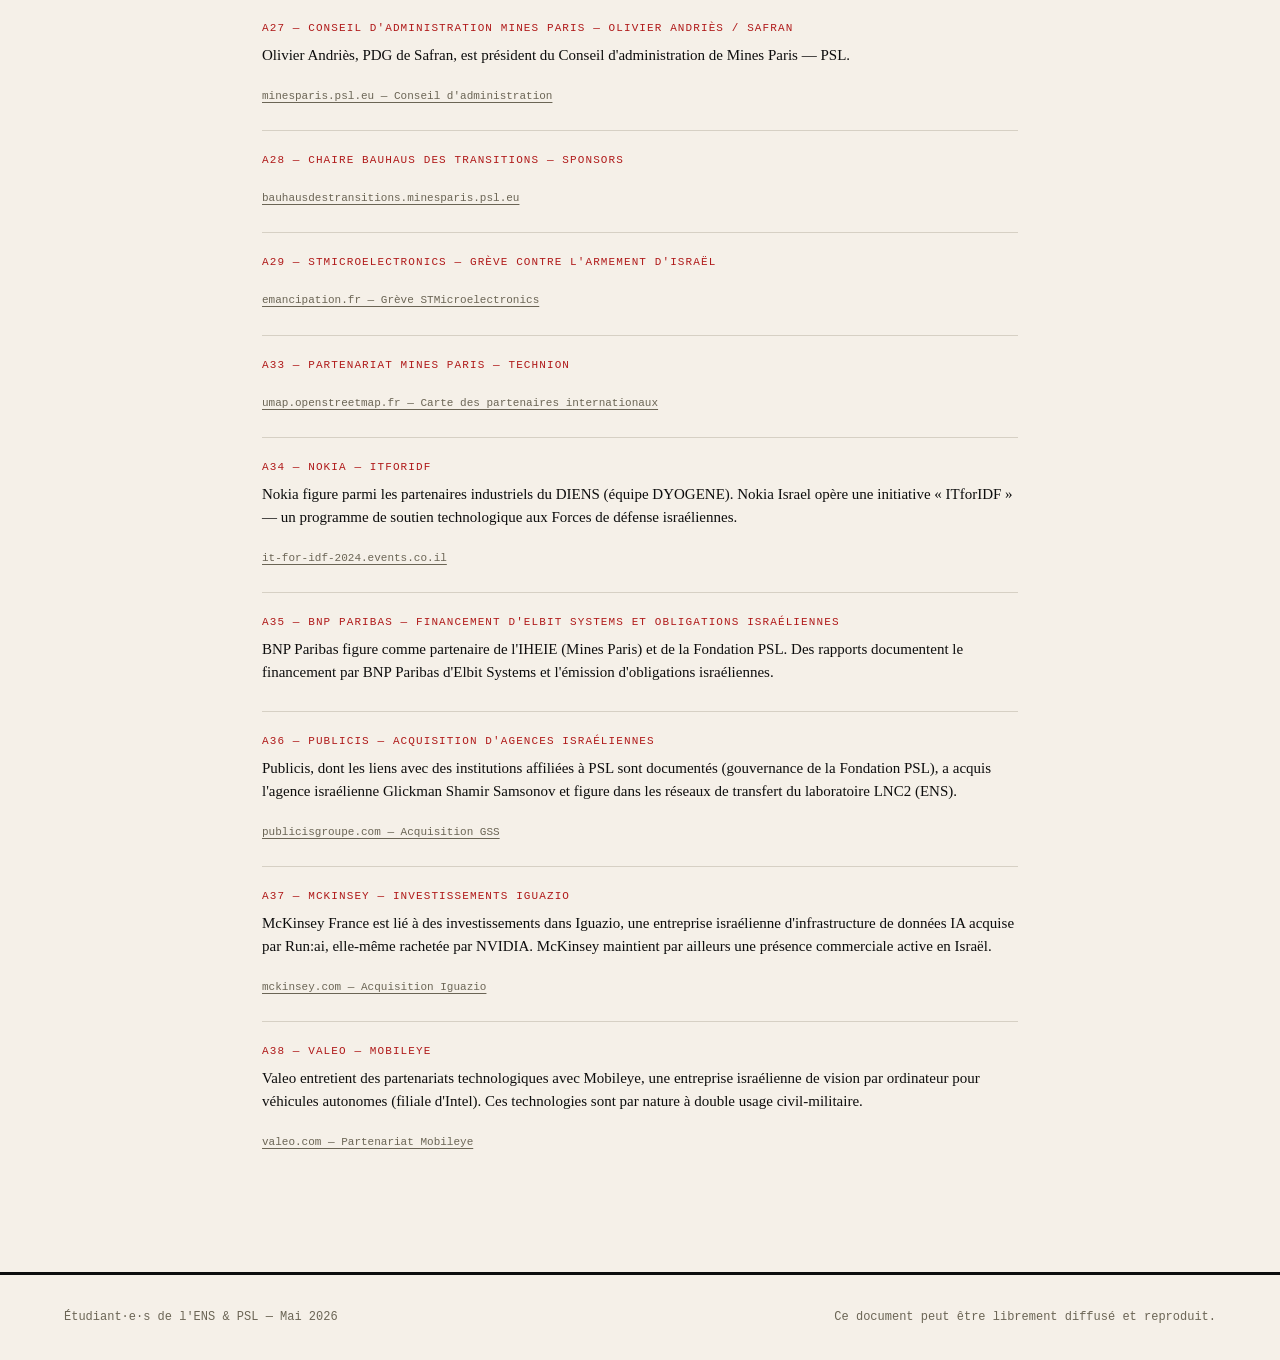
==== commit 008091ae: "Add files via upload" ====
--- a/doc.html
+++ b/doc.html
@@ -36,16 +36,12 @@
       </div>
     </div>
   </div>
-<div id="menu-header">
-    <p><a href="manifesto.html">
-      <span data-lang="en">Our demands</span><span data-lang="fr">Nos révendications</span></a></p>
-    <p><a href="the_movement.html"><span data-lang="en">The ENS Palestine movement</span><span data-lang="fr">Le mouvement pro-Palestine de l'ENS</span></a></p>
-
-    <p><a href="palestine.html"><span data-lang="en">The genocide in Palestine</span><span data-lang="fr">Le génocide en Palestine</span></a></p>
-
-    <p><a href="ens_complicity.html"><span data-lang="fr">La complicité de l'ENS et PSL</span><span data-lang="en">ENS and PSL's complicity</span></a></p>
-
-    <p id="selected-page"><a href="doc.html"><span data-lang="fr">Sources et Documentation</span><span data-lang="en">Sources and Documentation</span></p>
+  <div id="menu-header">
+    <p><span data-lang="en"><a href="manifesto.html?lang=en">Our demands</a></span><span data-lang="fr"><a href="manifesto.html?lang=fr">Nos revendications</a></span></p>
+    <p><span data-lang="en"><a href="the_movement.html?lang=en">The ENS Palestine movement</a></span><span data-lang="fr"><a href="the_movement.html?lang=fr">Le mouvement pro-Palestine de l'ENS</a></span></p>
+    <p><span data-lang="en"><a href="palestine.html?lang=en">The genocide in Palestine</a></span><span data-lang="fr"><a href="palestine.html?lang=fr">Le génocide en Palestine</a></span></p>
+    <p><span data-lang="en"><a href="ens_complicity.html?lang=en">ENS and PSL's complicity</a></span><span data-lang="fr"><a href="ens_complicity.html?lang=fr">La complicité de l'ENS et PSL</a></span></p>
+    <p id="selected-page"><span data-lang="en"><a href="doc.html?lang=en">Sources and Documentation</a></span><span data-lang="fr"><a href="doc.html?lang=fr">Sources et Documentation</a></span></p>
   </div>
 </div>
 
@@ -384,6 +380,10 @@
 </div><!-- /data-lang="fr" -->
 
 </main>
+
+<div id="down_menu">
+  <p><a href="ens_complicity.html">Previous Page</a></p>
+</div>
 
 <!-- ═══════════════════════════════ FOOTER ════════════════════════════════ -->
 <footer>
@@ -396,129 +396,6 @@
     <span class="t" data-for="fr">Ce document peut être librement diffusé et reproduit.</span>
   </p>
 </footer>
-
-<script>
-// ── Language state ──────────────────────────────────────────────
-let currentLang = 'en';
-
-function setLang(lang) {
-  currentLang = lang;
-
-  // Toggle full sections
-  document.querySelectorAll('[data-lang]').forEach(el => {
-    el.classList.toggle('active', el.dataset.lang === lang);
-  });
-
-  // Toggle inline spans
-  document.querySelectorAll('.t[data-for]').forEach(el => {
-    el.classList.toggle('active', el.dataset.for === lang);
-  });
-
-  // Update lang-btn active states
-  document.querySelectorAll('.lang-btn').forEach(btn => {
-    btn.classList.toggle('active', btn.id === 'btn-' + lang);
-  });
-
-  // Update html lang attribute
-  document.documentElement.lang = lang;
-}
-
-// Init on load
-setLang('en');
-
-// ── Send Letter ─────────────────────────────────────────────────
-function sendLetter(e) {
-  e.preventDefault();
-
-  const to = "frederic.worms@ens.psl.eu";
-
-  if (currentLang === 'fr') {
-    const subject = encodeURIComponent("Lettre ouverte & revendications — Étudiant·e·s de l'ENS et de PSL, mai 2026");
-    const body = encodeURIComponent(
-`À l'intention du Directoire de PSL,
-À l'attention du Directeur de l'ENS,
-
-Nous sommes étudiant·e·s de l'ENS et de PSL. Nous vous écrivons dans le contexte du génocide en cours à Gaza, dans lequel nos institutions sont impliquées par leurs partenariats financiers, académiques et institutionnels.
-
-Entre le 7 octobre 2023 et le 6 mai 2026, plus de 72 619 Palestinien·ne·s ont été tué·e·s à Gaza, 172 484 autres blessé·e·s. La famine a été déclarée. Les douze universités de Gaza ont été délibérément détruites. 745 000 étudiant·e·s ont été privés d'enseignement formel. La CIJ a ordonné des mesures conservatoires pour prévenir les actes génocidaires — mesures entièrement ignorées par Israël.
-
-Nos institutions — par leurs chaires de recherche (Chaire Espace, Chaire Thales, Chaire AXA), leurs partenariats de laboratoires (avec le Technion, l'Université de Tel Aviv), et leurs membres de conseil (Safran, Institut Pasteur-Weizmann) — sont matériellement connectées à cette violence.
-
-Nous exigeons donc :
-
-1. La divulgation complète, transparente et publiquement accessible de l'ensemble des partenariats, sponsorships, chaires de recherche, investissements, accords de financement et collaborations institutionnelles de l'ENS et de PSL.
-
-2. Le désinvestissement immédiat et la rupture de tous les liens financiers, académiques et institutionnels avec les entreprises, universités, centres de recherche et organisations complices de l'apartheid israélien, du colonialisme de peuplement, de l'occupation militaire et du génocide en cours à Gaza.
-
-3. La suspension de tous les partenariats, programmes d'échange, accords de recherche conjoints et conventions institutionnelles avec les universités et institutions israéliennes participant à l'appareil militaro-sécuritaire israélien ou le soutenant matériellement.
-
-4. L'exclusion des partenariats de l'ENS et de PSL des entreprises impliquées dans la fabrication d'armes, les technologies militaires, les systèmes de surveillance, le maintien de l'ordre prédictif, la militarisation des frontières ou l'infrastructure logistique permettant des crimes de guerre et des crimes contre l'humanité.
-
-5. Le refus de toute normalisation avec les institutions complices de l'oppression, de la dépossession et de la déshumanisation des Palestinien·ne·s, sous couvert de « neutralité académique », d'« innovation » ou de « coopération internationale ».
-
-6. La fin immédiate de toutes les intimidations, menaces disciplinaires, harcèlements administratifs et pressions psychologiques visant les étudiant·e·s mobilisé·e·s en solidarité avec la Palestine.
-
-7. La garantie du droit des étudiant·e·s à s'organiser politiquement, à manifester, à distribuer des tracts, à tenir des assemblées, à occuper des espaces universitaires et à mener des actions collectives militantes sans répression, censure ou rétorsion institutionnelle.
-
-8. La protection et la préservation des espaces étudiants autonomes, physiques comme symboliques, contre toute tentative de dépolitisation, de neutralisation ou de démantèlement.
-
-9. La reconnaissance publique que les institutions académiques ne sont pas des acteurs politiquement neutres, et que les partenariats avec des industries militaires, des entreprises de surveillance et des institutions complices constituent des choix politiques aux conséquences matérielles.
-
-10. Que l'ENS, en tant qu'institution fondatrice et symboliquement centrale au sein de PSL, utilise son poids institutionnel pour faire pression sur PSL et ses établissements membres afin qu'ils révisent, suspendent et mettent fin aux partenariats complices de violations du droit international et des droits humains des Palestinien·ne·s.
-
-11. La mise en place d'un processus démocratique contraignant impliquant les étudiant·e·s, le personnel et les enseignant·e·s-chercheur·euse·s concernant les futurs partenariats institutionnels, les structures de financement et les collaborations.
-
-Nous attendons une réponse substantielle et directe.
-
-Étudiant·e·s de l'ENS et de PSL
-Mai 2026`
-    );
-    window.location.href = `mailto:${to}?subject=${subject}&body=${body}`;
-  } else {
-    const subject = encodeURIComponent("Open Letter & Demands — Students of ENS and PSL, May 2026");
-    const body = encodeURIComponent(
-`To the Directorate of PSL,
-To the Director of ENS,
-
-We are students of ENS and PSL. We write to you in the context of the ongoing genocide in Gaza, in which our institutions are implicated through their financial, academic, and institutional partnerships.
-
-Between 7 October 2023 and 6 May 2026, over 72,619 Palestinians have been killed in Gaza, with 172,484 injured. Famine has been declared. All twelve of Gaza's universities have been deliberately destroyed. 745,000 students have been out of formal schooling. The ICJ has ordered provisional measures to prevent genocidal acts — measures that have been ignored entirely by Israel.
-
-Our institutions — through their research chairs (Chaire Espace, Chaire Thales, Chaire AXA), laboratory partnerships (with the Technion, Tel Aviv University), and board memberships (Safran, Institut Pasteur-Weizmann) — are materially connected to this violence.
-
-We therefore demand:
-
-1. Full, transparent and publicly accessible disclosure of all ENS and PSL partnerships, sponsorships, research chairs, investments, funding agreements and institutional collaborations.
-
-2. Immediate divestment from, and termination of, all financial, academic and institutional ties with corporations, universities, research centers and organizations complicit in Israeli apartheid, settler colonialism, military occupation and the ongoing genocide in Gaza.
-
-3. Suspension of all partnerships, exchange programs, joint research agreements and institutional conventions with Israeli universities and institutions participating in or materially supporting the Israeli military-security apparatus and the regime of occupation and apartheid.
-
-4. Exclusion from ENS and PSL partnerships of companies involved in arms manufacturing, military technologies, surveillance systems, predictive policing, border militarization or the logistical infrastructure enabling war crimes and crimes against humanity.
-
-5. Refusal of normalization with institutions complicit in the oppression, dispossession and dehumanization of Palestinians under the guise of "academic neutrality," "innovation," or "international cooperation."
-
-6. Immediate end of all intimidation, disciplinary threats, administrative harassment and psychological pressure targeting students mobilizing in solidarity with Palestine.
-
-7. Guarantee of students' rights to organize politically, protest, leaflet, hold assemblies, occupy university spaces and engage in militant collective action without repression, censorship or institutional retaliation.
-
-8. Protection and preservation of autonomous student spaces, both physical and symbolic, against attempts to depoliticize, neutralize or dismantle them.
-
-9. Public recognition that academic institutions are not politically neutral actors, and that partnerships with military industries, surveillance corporations and complicit institutions constitute political choices with material consequences.
-
-10. That ENS, as a founding and symbolically central institution within PSL, use its institutional weight to pressure PSL and its member schools to review, suspend and terminate partnerships complicit in violations of international law and Palestinian human rights.
-
-11. Establishment of a binding democratic process involving students, staff and faculty concerning future institutional partnerships, funding structures and collaborations.
-
-We await a substantive and direct response.
-
-Students of ENS and PSL
-May 2026`
-    );
-    window.location.href = `mailto:${to}?subject=${subject}&body=${body}`;
-  }
-}
-</script>
-
+<script src="script.js"></script>
 
 </body></html>
--- a/site.css
+++ b/site.css
@@ -405,7 +405,7 @@
   .t-block { display: none; }
   .t-block.active { display: block; }
 
-  @media (max-width: 640px) {
+  @media (max-width: 800px) {
     header, footer { padding: 1.5rem; }
     .action-banner { padding: 1rem 1.5rem; }
     main { padding: 2rem 1.25rem 5rem; }
@@ -476,4 +476,17 @@
     display:flex;
     align-items: start;
     justify-content: space-around;
+  }
+
+#down_menu{
+  display: flex;
+  justify-content: space-between;
+  max-width: 80%;
+  margin: auto;
+}
+
+  @media (min-width: 801px) {
+    #down_menu{
+      display: None;
+    }
   }
